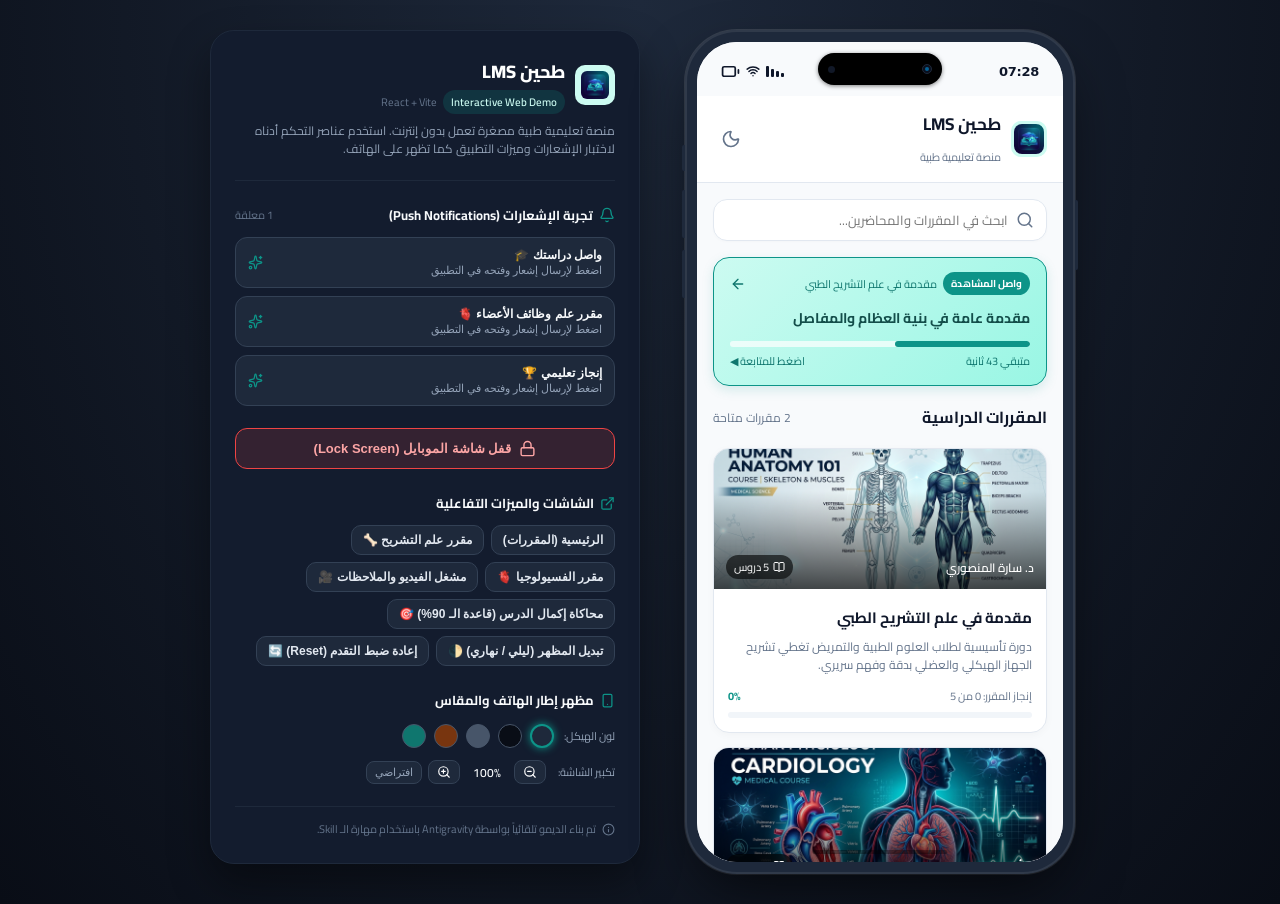
==== web/demos/thaheen_lms/index.html @ 1aaf2d24 "add  Thaheen LMS demo" ====
<!doctype html>
<html lang="ar" dir="rtl">
  <head>
    <meta charset="UTF-8" />
    <link rel="icon" type="image/png" href="./assets/images/app_logo.png" />
    <meta name="viewport" content="width=device-width, initial-scale=1.0" />
    <title>طحين LMS — ديمو تفاعلي للتطبيق</title>
    <meta name="description" content="ديمو تفاعلي لتطبيق طحين LMS للتعليم الطبي داخل محاكي آيفون مع تجربة الإشعارات وملاحظات الفيديو" />
    <link rel="preconnect" href="https://fonts.googleapis.com" />
    <link rel="preconnect" href="https://fonts.gstatic.com" crossorigin />
    <link href="https://fonts.googleapis.com/css2?family=Cairo:wght@400;500;600;700;800&display=swap" rel="stylesheet" />
    <script type="module" crossorigin src="./assets/index-DWCilraq.js"></script>
    <link rel="stylesheet" crossorigin href="./assets/index-Pru5cqLj.css">
  </head>
  <body>
    <div id="root"></div>
  </body>
</html>
---- web/demos/thaheen_lms/assets/index-Pru5cqLj.css ----
:root{--primary:#0d9488;--primary-dark:#0f766e;--primary-light:#ccfbf1;--accent:#2563eb;--accent-light:#dbeafe;--bg-light:#f8fafc;--surface-light:#fff;--surface-variant-light:#f1f5f9;--text-primary-light:#0f172a;--text-secondary-light:#64748b;--border-light:#e2e8f0;--bg-dark:#090d16;--surface-dark:#131c2e;--surface-variant-dark:#1e293b;--text-primary-dark:#f8fafc;--text-secondary-dark:#94a3b8;--border-dark:#334155;--success:#10b981;--success-light:#d1fae5;--warning:#f59e0b;--warning-light:#fef3c7;--locked:#94a3b8;--error:#ef4444;--safe-top:54px;--safe-bottom:34px;--phone-width:390px;--phone-height:844px;--font-family:"Cairo", system-ui, -apple-system, BlinkMacSystemFont, "Segoe UI", Roboto, sans-serif}*{box-sizing:border-box;-webkit-tap-highlight-color:transparent;margin:0;padding:0}body{font-family:var(--font-family);color:#f8fafc;-webkit-user-select:none;user-select:none;background:#0f172a;overflow-x:hidden}::-webkit-scrollbar{width:5px;height:5px}::-webkit-scrollbar-track{background:0 0}::-webkit-scrollbar-thumb{background:#94a3b84d;border-radius:4px}::-webkit-scrollbar-thumb:hover{background:#94a3b899}@keyframes fadeIn{0%{opacity:0;transform:translateY(6px)}to{opacity:1;transform:translateY(0)}}@keyframes slideDownBanner{0%{opacity:0;transform:translateY(-120%)}to{opacity:1;transform:translateY(0)}}@keyframes pulseGlow{0%,to{opacity:.8}50%{opacity:.3}}.animate-fade-in{animation:.25s ease-out forwards fadeIn}.animate-banner{animation:.35s cubic-bezier(.16,1,.3,1) forwards slideDownBanner}
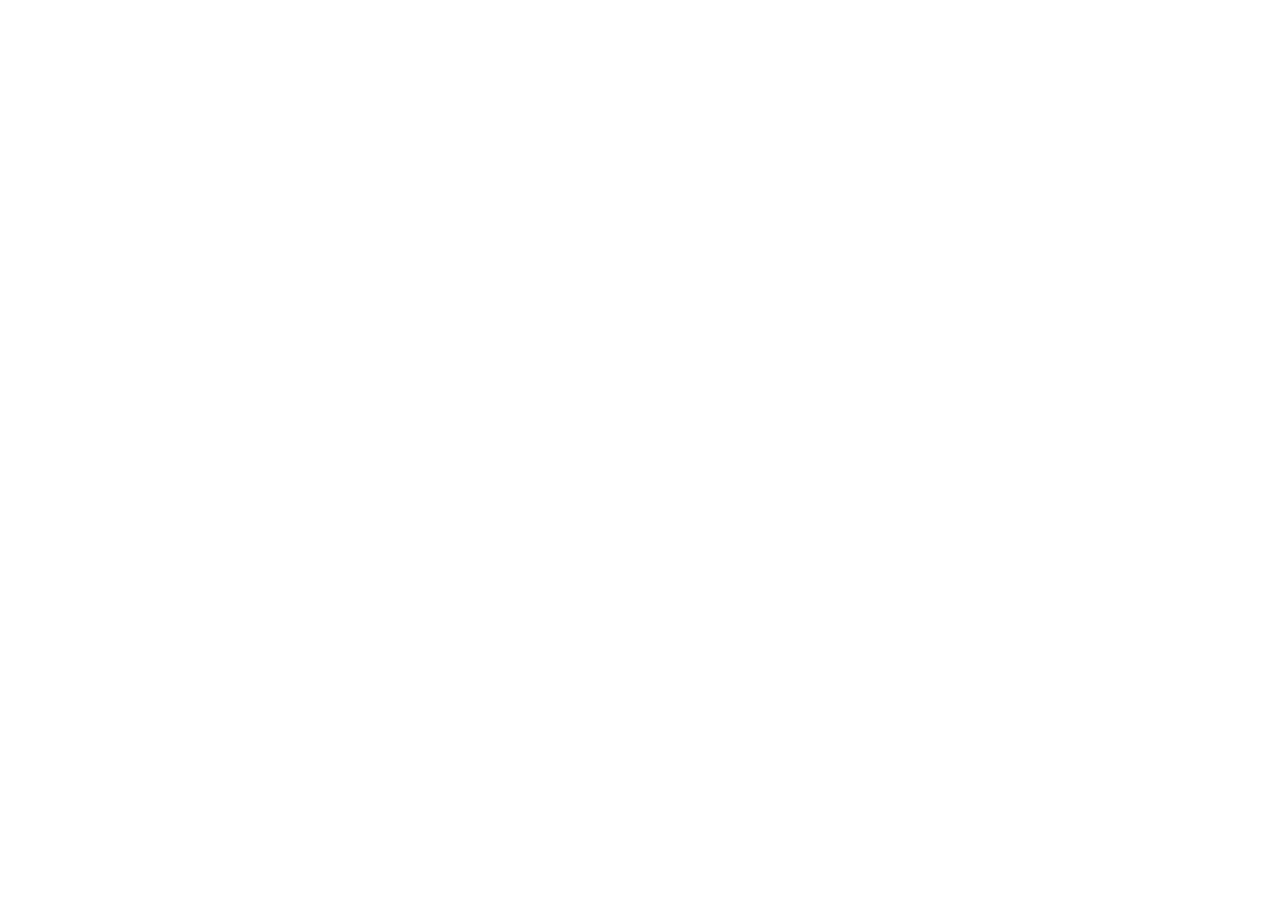
==== commit 947c3b3f: "fix: resolve demo redirect loop and static assets base path" ====
--- a/web/demos/thaheen_lms/index.html
+++ b/web/demos/thaheen_lms/index.html
@@ -2,6 +2,7 @@
 <html lang="ar" dir="rtl">
   <head>
     <meta charset="UTF-8" />
+    <base href="/demos/thaheen_lms/" />
     <link rel="icon" type="image/png" href="./assets/images/app_logo.png" />
     <meta name="viewport" content="width=device-width, initial-scale=1.0" />
     <title>طحين LMS — ديمو تفاعلي للتطبيق</title>
